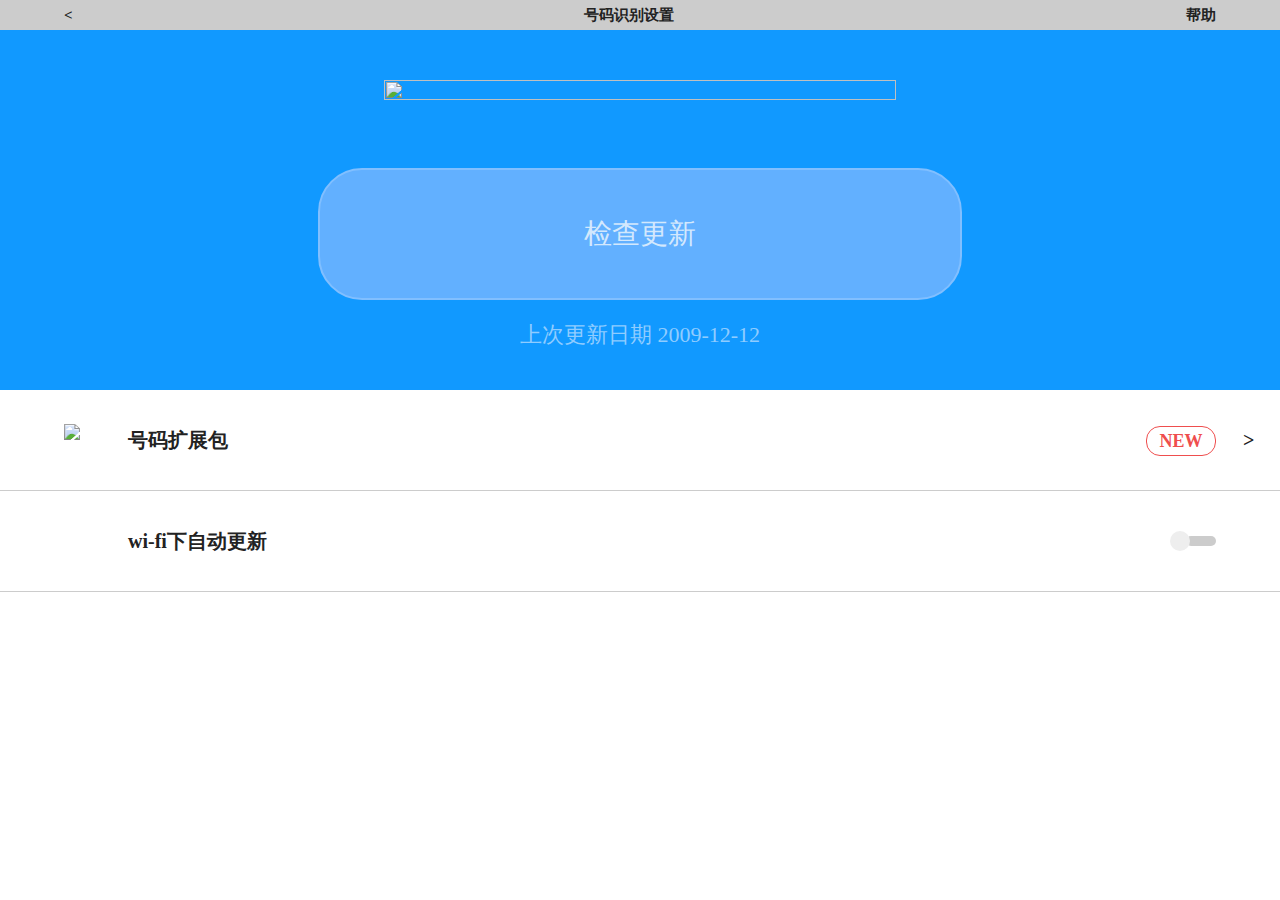
==== cy.html @ f978a43b "。。" ====
<!DOCTYPE html>
<html lang="en">
<head>
    <meta charset="UTF-8">
    <meta name="viewport" content="width=device-width, initial-scale=1，maximum-scale=1, user-scalable=no">
    <title>检查更新</title>
    <link rel="stylesheet" href="style.css">
    <script src="js/jquery-3.1.1.min.js"></script>
</head>
<body>
    <nav><span class="tip">&lt;</span>号码识别设置 <span class="txt"><a href="#">帮助</a></span></nav>
    <section id="box1">
        <div class="img"><img src="images/bg_dagou@2x.png"  width="100%" height="100%" alt=""></div>
        <div class="chk chk2">检查更新</div>
        <p>上次更新日期 2009-12-12</p>
    </section>
    <section id="box2">
        <div class="bag"><img src="images/iocn_wenjianbao@2x.png"><p>号码扩展包</p> <a href="#">NEW</a><span>&gt;</span></div>
        <div class="wifi"><img src="images/iocn_wi-fi@2x.png" alt=""><p>wi-fi下自动更新</p> <span class="yj yj1"></span> <span class="yy yy1"></span></div>
    </section>

    <script>
        $(function(){
            var i=1;
            $('#box2 .wifi .yy').click(function () {
                i++;
                if(i%2!==0){
                    $(this).css({background:'#eee',right:'7vw'}).prev().css('background','#ccc');
                }else{
                    $(this).css({background:'#19f',right:'4vw'}).prev().css('background','#8fccff');

                }

            })
        })
    </script>
</body>
</html>
---- style.css ----
*{
    padding:0;
    margin: 0;
}
html{
    font-size: 10px;
    width:100%;
    height:100%;
}
nav{
    font-size: 1.5rem;
    color: #222;
    height: 3rem;
    text-align: center;
    font-weight: 900;
    line-height: 3rem;
    background: #ccc;
}
nav .tip{
    float: left;
    margin-left: 5vw;
}
nav .txt{
    float: right;
    margin-right: 5vw;
}
nav .txt a{text-decoration: none;
    color: #222;
}
#box1{
    width:100%;
    background:#19f ;
    text-align: center;
    padding-top: 5rem;
    padding-bottom: 4rem;
}
#box1.mg{
    background: #fff;
}
#box1 .img{
    width:40vw;
    margin:0 auto;
}
#box1.mg .img{
    width:50vw;
    margin:10vw auto;
}
#box1 .chk{
    width:50vw;
    height:10vw;
    text-align: center;
    line-height: 10vw;
    border-radius: 4.4rem;
    background: #1987f7;
    margin: 0 auto;
    color: #d3e8fd;
    font-size: 2.8rem;
    margin:6.6rem auto 2rem;
}
#box1 .chk2{
    background: #62b0ff;
    border:2px solid #81bfff;
}
#box1 p{
    font-size:2.2rem;
    color: #8fccff;
    text-align: center;
}
#box2 div{
    height: 10rem;
    width:100%;
    border-bottom: 1px solid #ccc;
    line-height: 10rem;
    font-size: 2rem;
    color: #222;
    font-weight: 600;
    vertical-align: center;
    position:relative;
}
#box2 div img{
    position: absolute;
    top:50%;
    left: 5vw;
    margin-top: -1.6rem;
}
#box2 div p{
    margin-left: 10vw;
}
#box2 .bag a{
    float: right;
    width:6.8rem;
    height:2.8rem;
    border: 1px solid #ef4e4e;
    border-radius: 1.4rem;
    font-size: 1.8rem;
    color: #ef4e4e;
    text-decoration: none;
    text-align: center;
    line-height: 2.8rem;
    margin-top: -1.4rem;
    position: absolute;
    top:50%;
    right: 5vw;
}
#box2 .bag span{
    position: absolute;
    top:0;
    right: 2vw;
}
#box2 .wifi .yj{
    width:3rem;
    height: 1rem;
    border-radius: 0.5rem;
    background: #8fccff;
    margin-top: -0.5rem;
    position: absolute;
    top:50%;
    right: 5vw;
}
#box2 .wifi .yj1{
    background: #ccc;
}

#box2 .wifi .yy{
    width:2rem;
    height: 2rem;
    border-radius: 1rem;
    background: #19f;
    margin-top: -1rem;
    position: absolute;
    top:50%;
    right: 4vw;
}
#box2 .wifi .yy1{
     right: 7vw;
     background: #eee;
 }
/*下载*/
.jd{
    text-align: center;
    font-size: 2.2rem;
    color: #858585;
    margin-top: 2rem;
}
.jd span{
    font-size: 4.4rem;
    color: #222;
}
.jdt{
    width:80vw;
    height:3vw;
    background: #ecf0f3;
    border-radius: 3vw;
    margin: 4rem auto;
}
.jdt p{
    width:34%;
    height:3vw;
    background: #7ed321;
    border-radius: 3vw;
    float: left;
}
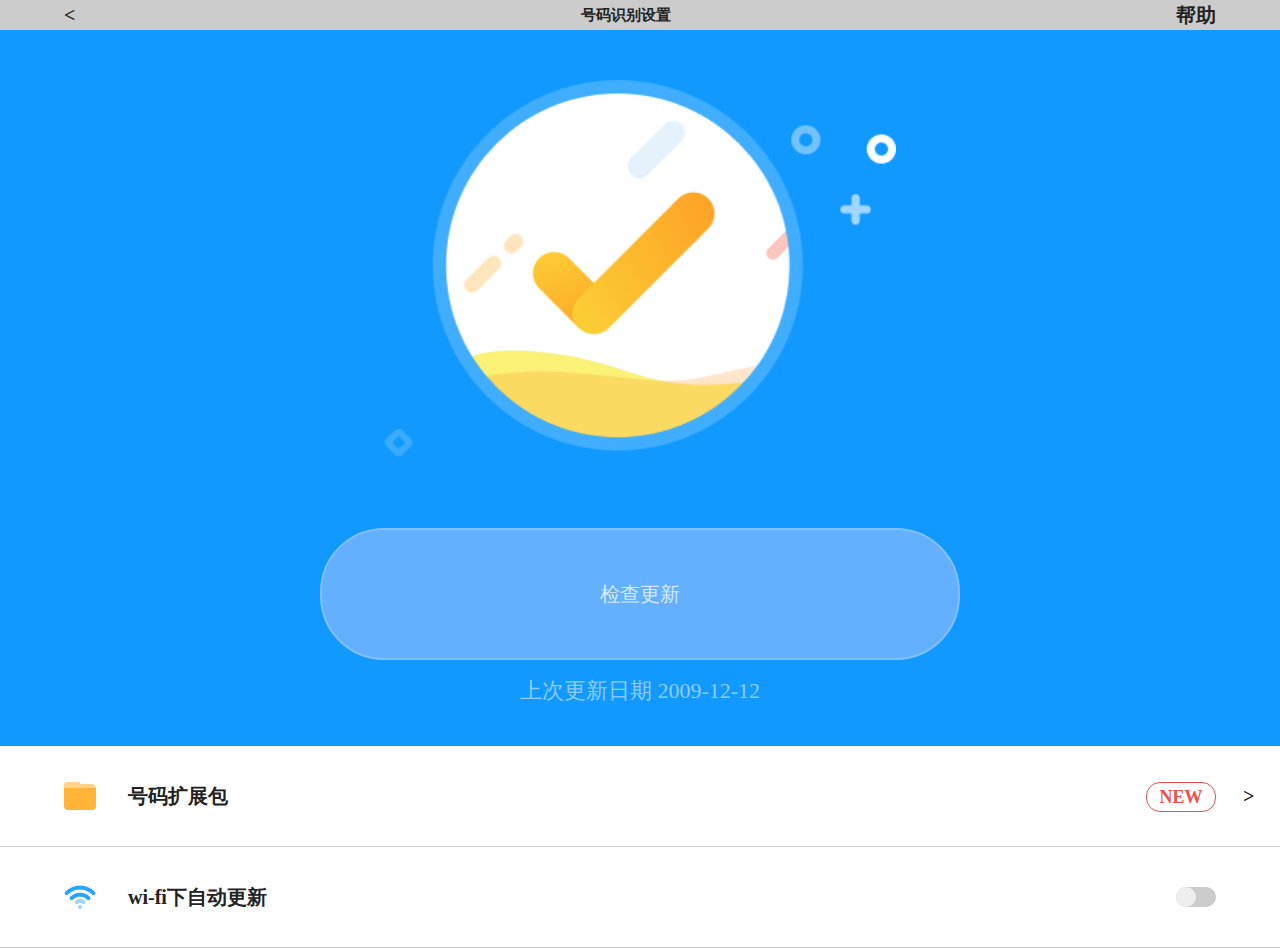
==== commit 7fc1ed5b: "。。" ====
--- a/cy.html
+++ b/cy.html
@@ -2,7 +2,7 @@
 <html lang="en">
 <head>
     <meta charset="UTF-8">
-    <meta name="viewport" content="width=device-width, initial-scale=1，maximum-scale=1, user-scalable=no">
+    <meta name="viewport" content="width=device-width,height=device-height, initial-scale=1.0, user-scalable=no, minimum-scale=1.0, maximum-scale=1.0">
     <title>检查更新</title>
     <link rel="stylesheet" href="style.css">
     <script src="js/jquery-3.1.1.min.js"></script>
@@ -11,12 +11,12 @@
     <nav><span class="tip">&lt;</span>号码识别设置 <span class="txt"><a href="#">帮助</a></span></nav>
     <section id="box1">
         <div class="img"><img src="images/bg_dagou@2x.png"  width="100%" height="100%" alt=""></div>
-        <div class="chk chk2">检查更新</div>
+        <div class="chk chk2" ><a href="#">检查更新</a></div>
         <p>上次更新日期 2009-12-12</p>
     </section>
     <section id="box2">
         <div class="bag"><img src="images/iocn_wenjianbao@2x.png"><p>号码扩展包</p> <a href="#">NEW</a><span>&gt;</span></div>
-        <div class="wifi"><img src="images/iocn_wi-fi@2x.png" alt=""><p>wi-fi下自动更新</p> <span class="yj yj1"></span> <span class="yy yy1"></span></div>
+        <div class="wifi"><img src="images/iocn_wi-fi@2x.png" alt=""><p>wi-fi下自动更新</p> <span class="yj yj1"><span class="yy yy1"></span></span> </div>
     </section>
 
     <script>
@@ -25,9 +25,11 @@
             $('#box2 .wifi .yy').click(function () {
                 i++;
                 if(i%2!==0){
-                    $(this).css({background:'#eee',right:'7vw'}).prev().css('background','#ccc');
+                    $(this).css({background:'#eee',float:'left'}).parent().css('background','#ccc');
+                    $('.chk2 a').attr('href','#')
                 }else{
-                    $(this).css({background:'#19f',right:'4vw'}).prev().css('background','#8fccff');
+                    $(this).css({background:'#19f',float:'right'}).parent().css('background','#8fccff');
+                    $('.chk2 a').attr('href','index.html')
 
                 }
 
--- a/style.css
+++ b/style.css
@@ -1,19 +1,20 @@
 *{
     padding:0;
     margin: 0;
+    font-size: 20px;
 }
-html{
-    font-size: 10px;
+html,body{
+    font-size: 20px;
     width:100%;
     height:100%;
 }
 nav{
-    font-size: 1.5rem;
+    font-size: 0.75rem;
     color: #222;
-    height: 3rem;
+    height: 1.5rem;
     text-align: center;
     font-weight: 900;
-    line-height: 3rem;
+    line-height: 1.5rem;
     background: #ccc;
 }
 nav .tip{
@@ -31,8 +32,8 @@
     width:100%;
     background:#19f ;
     text-align: center;
-    padding-top: 5rem;
-    padding-bottom: 4rem;
+    padding-top: 2.5rem;
+    padding-bottom: 2rem;
 }
 #box1.mg{
     background: #fff;
@@ -50,28 +51,32 @@
     height:10vw;
     text-align: center;
     line-height: 10vw;
-    border-radius: 4.4rem;
+    border-radius: 5vw;
     background: #1987f7;
     margin: 0 auto;
     color: #d3e8fd;
-    font-size: 2.8rem;
-    margin:6.6rem auto 2rem;
+    font-size: 1.4rem;
+    margin:3.3rem auto 1rem;
 }
-#box1 .chk2{
+#box1 .chk a{
+    display: block;
+    border-radius: 5vw;
     background: #62b0ff;
     border:2px solid #81bfff;
+    text-decoration: none;
+    color: #d3e8fd;
 }
 #box1 p{
-    font-size:2.2rem;
+    font-size:1.1rem;
     color: #8fccff;
     text-align: center;
 }
 #box2 div{
-    height: 10rem;
+    height: 5rem;
     width:100%;
     border-bottom: 1px solid #ccc;
-    line-height: 10rem;
-    font-size: 2rem;
+    line-height: 5rem;
+    font-size: 1rem;
     color: #222;
     font-weight: 600;
     vertical-align: center;
@@ -81,23 +86,23 @@
     position: absolute;
     top:50%;
     left: 5vw;
-    margin-top: -1.6rem;
+    margin-top: -0.8rem;
 }
 #box2 div p{
     margin-left: 10vw;
 }
 #box2 .bag a{
     float: right;
-    width:6.8rem;
-    height:2.8rem;
+    width:3.4rem;
+    height:1.4rem;
+    line-height: 1.4rem;
+    text-align: center;
     border: 1px solid #ef4e4e;
-    border-radius: 1.4rem;
-    font-size: 1.8rem;
+    border-radius: 0.7rem;
+    font-size: 0.9rem;
     color: #ef4e4e;
     text-decoration: none;
-    text-align: center;
-    line-height: 2.8rem;
-    margin-top: -1.4rem;
+    margin-top: -0.7rem;
     position: absolute;
     top:50%;
     right: 5vw;
@@ -108,7 +113,7 @@
     right: 2vw;
 }
 #box2 .wifi .yj{
-    width:3rem;
+    width:2rem;
     height: 1rem;
     border-radius: 0.5rem;
     background: #8fccff;
@@ -122,28 +127,25 @@
 }
 
 #box2 .wifi .yy{
-    width:2rem;
-    height: 2rem;
-    border-radius: 1rem;
+    width:1rem;
+    height: 1rem;
+    border-radius: 0.5rem;
     background: #19f;
-    margin-top: -1rem;
-    position: absolute;
-    top:50%;
-    right: 4vw;
+    float: right;
 }
 #box2 .wifi .yy1{
-     right: 7vw;
+     float: left;
      background: #eee;
  }
 /*下载*/
 .jd{
     text-align: center;
-    font-size: 2.2rem;
+    font-size: 1.1rem;
     color: #858585;
-    margin-top: 2rem;
+    margin-top: 1rem;
 }
 .jd span{
-    font-size: 4.4rem;
+    font-size: 2.2rem;
     color: #222;
 }
 .jdt{
@@ -151,12 +153,23 @@
     height:3vw;
     background: #ecf0f3;
     border-radius: 3vw;
-    margin: 4rem auto;
+    margin: 2rem auto;
 }
 .jdt p{
-    width:34%;
+    /*width:100%;*/
     height:3vw;
     background: #7ed321;
     border-radius: 3vw;
     float: left;
+}
+.down{
+    text-align: center;
+    width:10vw;
+    height: 5vw;
+    line-height: 5vw;
+    background: #7ed321;
+    border-radius: 1vw;
+    margin:1rem auto;
+    color: #fff;
+    font-size: 0.8rem;
 }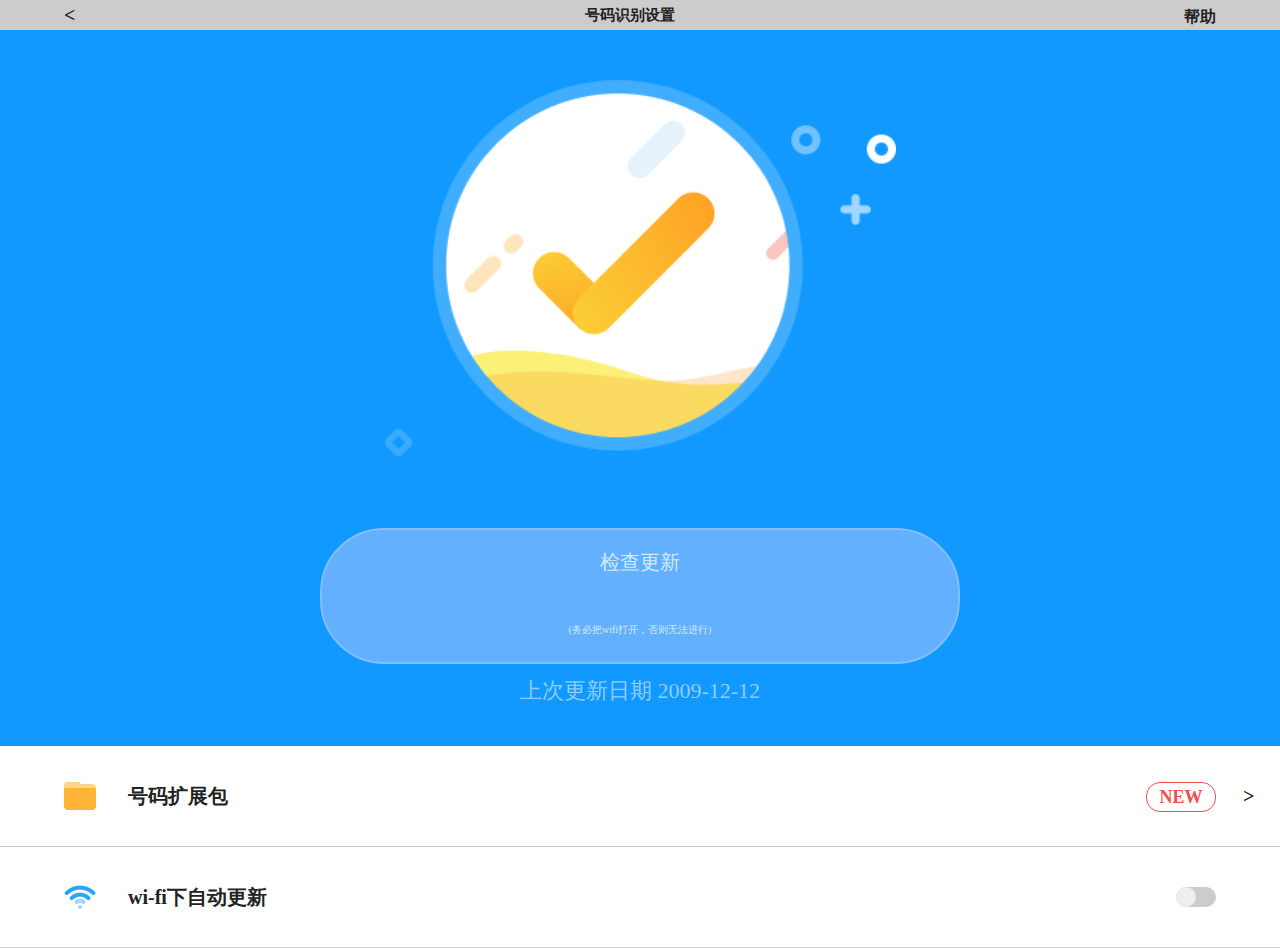
==== commit 4f93681f: "。。" ====
--- a/cy.html
+++ b/cy.html
@@ -11,7 +11,7 @@
     <nav><span class="tip">&lt;</span>号码识别设置 <span class="txt"><a href="#">帮助</a></span></nav>
     <section id="box1">
         <div class="img"><img src="images/bg_dagou@2x.png"  width="100%" height="100%" alt=""></div>
-        <div class="chk chk2" ><a href="#">检查更新</a></div>
+        <div class="chk chk2" ><a href="#">检查更新<br><span>(务必把wifi打开，否则无法进行)</span></a></div>
         <p>上次更新日期 2009-12-12</p>
     </section>
     <section id="box2">
@@ -31,6 +31,7 @@
                     $(this).css({background:'#19f',float:'right'}).parent().css('background','#8fccff');
                     $('.chk2 a').attr('href','index.html')
 
+
                 }
 
             })
--- a/style.css
+++ b/style.css
@@ -25,8 +25,10 @@
     float: right;
     margin-right: 5vw;
 }
-nav .txt a{text-decoration: none;
-    color: #222;
+nav .txt a{
+    text-decoration: none;
+    color: #222;
+    font-size: 0.8rem;
 }
 #box1{
     width:100%;
@@ -61,10 +63,14 @@
 #box1 .chk a{
     display: block;
     border-radius: 5vw;
+    line-height: 5vw;
     background: #62b0ff;
     border:2px solid #81bfff;
     text-decoration: none;
     color: #d3e8fd;
+}
+#box1 .chk a span{
+    font-size: 10px;
 }
 #box1 p{
     font-size:1.1rem;
@@ -169,7 +175,54 @@
     line-height: 5vw;
     background: #7ed321;
     border-radius: 1vw;
+
     margin:1rem auto;
     color: #fff;
     font-size: 0.8rem;
+}
+
+
+@media screen and (max-width: 750px){
+    nav .txt a{
+        font-size: 0.75rem;
+    }
+    #box2 .bag a{
+        width: 3rem;
+        height: 1.2rem;
+        line-height: 1.2rem;
+        margin-top:-0.6rem;
+    }
+    #box2 div p {
+        margin-left: 13vw;
+    }
+    .down{
+        width: 15vw;
+    }
+}
+
+@media screen and (max-width: 580px){
+    nav .txt a{
+        font-size: 0.6rem;
+    }
+
+    #box1 .chk{
+        font-size: 0.8rem;
+    }
+    #box1 p{
+        font-size: 0.8rem;
+    }
+    #box2 div p {
+        margin-left: 18vw;
+    }
+    #box2 .bag a{
+        right:6vw;
+        width: 2.4rem;
+        height: 1rem;
+        line-height: 1rem;
+        margin-top:-0.5rem;
+    }
+    .down{
+        width: 15vw;
+        font-size: 0.5rem;
+    }
 }